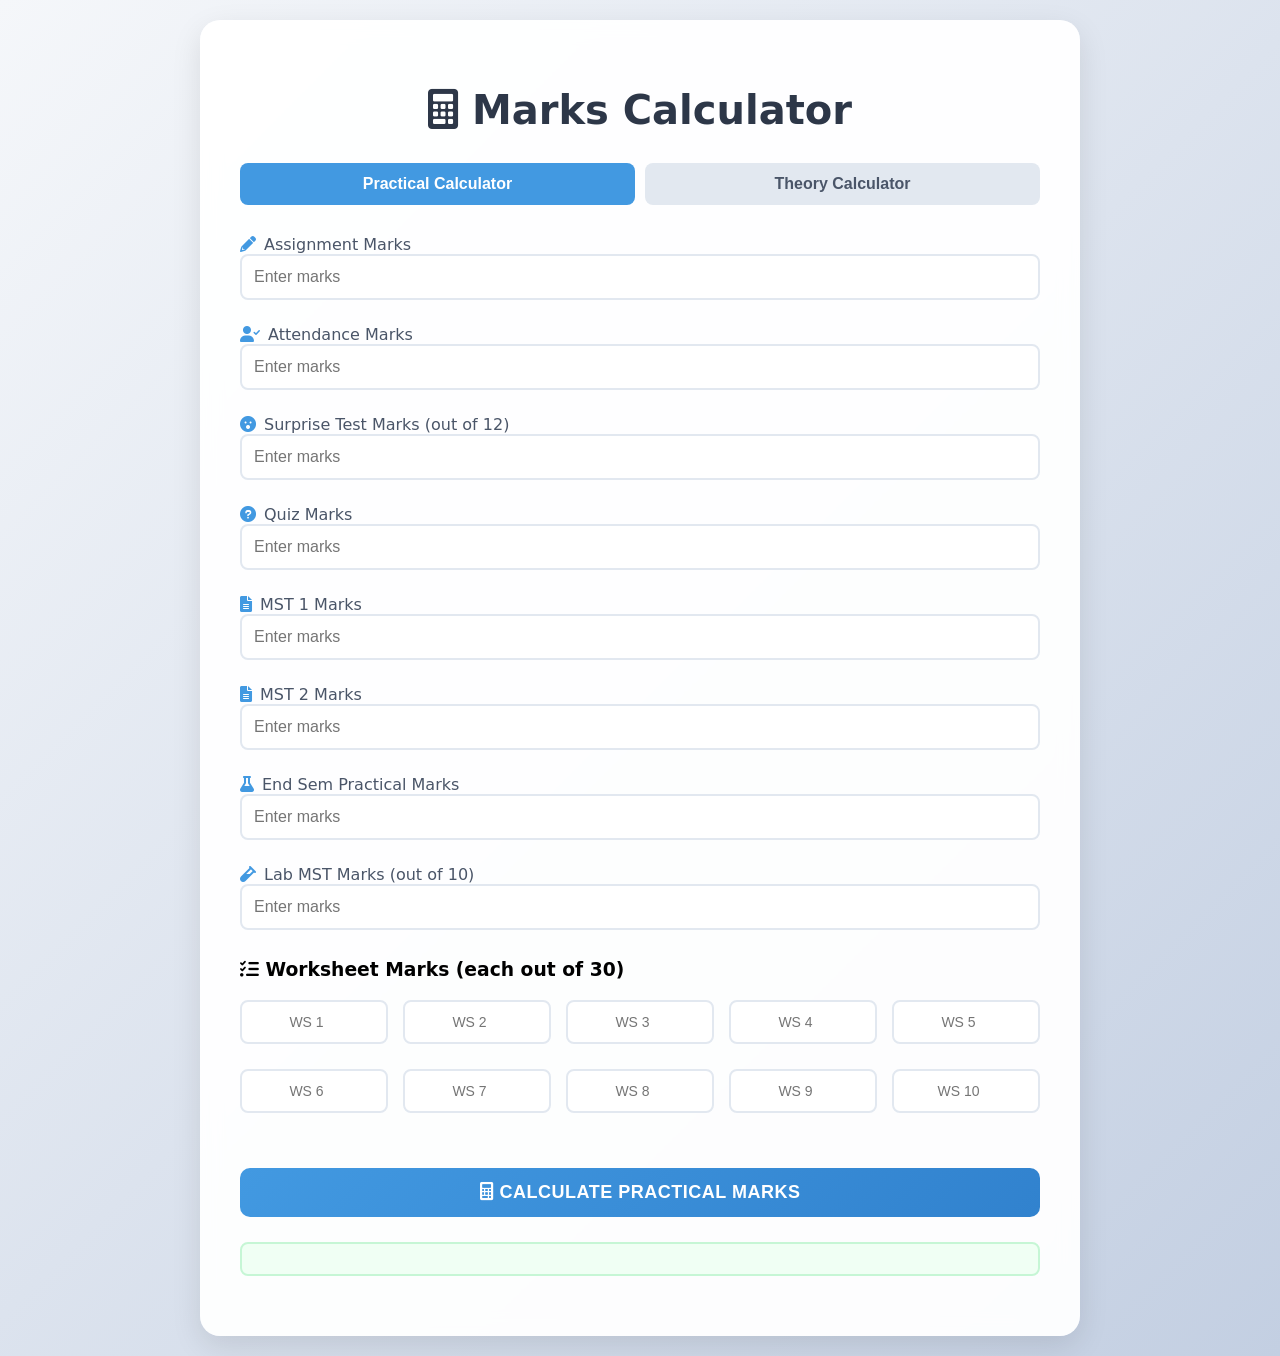
==== index.html @ 4bbc92cb "ok" ====
<!DOCTYPE html>
<html lang="en">
<head>
    <meta charset="UTF-8">
    <meta name="viewport" content="width=device-width, initial-scale=1.0">
    <title>Marks Calculator</title>
    <link rel="stylesheet" href="app.css">
    <link rel="stylesheet" href="https://cdnjs.cloudflare.com/ajax/libs/font-awesome/6.0.0/css/all.min.css">
</head>
<body>
    <div class="container">
        <h1><i class="fas fa-calculator"></i> Marks Calculator</h1>
        
        <div class="tabs">
            <button class="tab-btn active" onclick="openTab('practical')">Practical Calculator</button>
            <button class="tab-btn" onclick="openTab('theory')">Theory Calculator</button>
        </div>

        <div id="practical" class="tab-content active">
            <form id="practicalForm">
                <div class="input-group">
                    <label><i class="fas fa-pencil-alt"></i> Assignment Marks</label>
                    <input type="number" step="any" id="assignment" placeholder="Enter marks">
                </div>

                <div class="input-group">
                    <label><i class="fas fa-user-check"></i> Attendance Marks</label>
                    <input type="number" step="any" id="attendance" placeholder="Enter marks">
                </div>

                <div class="input-group">
                    <label><i class="fas fa-surprise"></i> Surprise Test Marks (out of 12)</label>
                    <input type="number" step="any" id="surpriseTest" placeholder="Enter marks">
                </div>

                <div class="input-group">
                    <label><i class="fas fa-question-circle"></i> Quiz Marks</label>
                    <input type="number" step="any" id="quiz" placeholder="Enter marks">
                </div>

                <div class="input-group">
                    <label><i class="fas fa-file-alt"></i> MST 1 Marks</label>
                    <input type="number" step="any" id="mst1" placeholder="Enter marks">
                </div>

                <div class="input-group">
                    <label><i class="fas fa-file-alt"></i> MST 2 Marks</label>
                    <input type="number" step="any" id="mst2" placeholder="Enter marks">
                </div>

                <div class="input-group">
                    <label><i class="fas fa-flask"></i> End Sem Practical Marks</label>
                    <input type="number" step="any" id="end" placeholder="Enter marks">
                </div>

                <div class="input-group">
                    <label><i class="fas fa-vial"></i> Lab MST Marks (out of 10)</label>
                    <input type="number" step="any" id="labmst" placeholder="Enter marks">
                </div>

                <h3><i class="fas fa-tasks"></i> Worksheet Marks (each out of 30)</h3>
                <div class="worksheet-grid">
                    <input type="number" step="any" id="ws1" placeholder="WS 1">
                    <input type="number" step="any" id="ws2" placeholder="WS 2">
                    <input type="number" step="any" id="ws3" placeholder="WS 3">
                    <input type="number" step="any" id="ws4" placeholder="WS 4">
                    <input type="number" step="any" id="ws5" placeholder="WS 5">
                    <input type="number" step="any" id="ws6" placeholder="WS 6">
                    <input type="number" step="any" id="ws7" placeholder="WS 7">
                    <input type="number" step="any" id="ws8" placeholder="WS 8">
                    <input type="number" step="any" id="ws9" placeholder="WS 9">
                    <input type="number" step="any" id="ws10" placeholder="WS 10">
                </div>

                <button type="button" onclick="calculatePracticalMarks()">
                    <i class="fas fa-calculator"></i> Calculate Practical Marks
                </button>
                <p id="practicalResult"></p>
            </form>
        </div>

        <div id="theory" class="tab-content">
            <form id="theoryForm">
                <div class="input-group">
                    <label><i class="fas fa-pencil-alt"></i> Assignment Marks (out of 10)</label>
                    <input type="number" id="theoryAssignment" min="0" max="10" step="0.5" required>
                </div>

                <div class="input-group">
                    <label><i class="fas fa-user-check"></i> Attendance Marks (out of 2)</label>
                    <input type="number" id="theoryAttendance" min="0" max="2" step="0.5" required>
                </div>

                <div class="input-group">
                    <label><i class="fas fa-file-alt"></i> MST-1 Marks (out of 20)</label>
                    <input type="number" id="theoryMst1" min="0" max="20" step="0.5" required>
                </div>

                <div class="input-group">
                    <label><i class="fas fa-file-alt"></i> MST-2 Marks (out of 20)</label>
                    <input type="number" id="theoryMst2" min="0" max="20" step="0.5" required>
                </div>

                <div class="input-group">
                    <label><i class="fas fa-question-circle"></i> Quiz Marks (out of 4)</label>
                    <input type="number" id="theoryQuiz" min="0" max="4" step="0.5" required>
                </div>

                <div class="input-group">
                    <label><i class="fas fa-surprise"></i> Surprise Test Marks (out of 12)</label>
                    <input type="number" id="theorySurpriseTest" min="0" max="12" step="0.5" required>
                </div>

                <button type="button" onclick="calculateTheoryMarks()">
                    <i class="fas fa-calculator"></i> Calculate Theory Marks
                </button>
                <p id="theoryResult"></p>
            </form>
        </div>
    </div>

    <script>
        function openTab(tabName) {
            // Hide all tab contents
            const tabContents = document.getElementsByClassName("tab-content");
            for (let content of tabContents) {
                content.classList.remove("active");
            }

            // Remove active class from all buttons
            const tabButtons = document.getElementsByClassName("tab-btn");
            for (let button of tabButtons) {
                button.classList.remove("active");
            }

            // Show the selected tab content and activate the button
            document.getElementById(tabName).classList.add("active");
            event.currentTarget.classList.add("active");
        }

        function calculatePracticalMarks() {
            const get = id => parseFloat(document.getElementById(id).value) || 0;

            // Get all input values
            const assignment = get("assignment");
            const attendance = get("attendance");
            const surpriseTest = get("surpriseTest");
            const quiz = get("quiz");
            const mst1 = get("mst1");
            const mst2 = get("mst2");
            const end = get("end");
            const labmst = get("labmst");

            // Get worksheet marks
            const ws1 = get("ws1");
            const ws2 = get("ws2");
            const ws3 = get("ws3");
            const ws4 = get("ws4");
            const ws5 = get("ws5");
            const ws6 = get("ws6");
            const ws7 = get("ws7");
            const ws8 = get("ws8");
            const ws9 = get("ws9");
            const ws10 = get("ws10");

            // Calculate surprise test marks (s)
            const s = (surpriseTest / 12) * 4;

            // Calculate lab MST marks (n)
            const n = (labmst / 10) * 15;

            // Calculate worksheet total
            const worksheet = ((ws1 + ws2 + ws3 + ws4 + ws5 + ws6 + ws7 + ws8 + ws9 + ws10) / 300) * 45;

            // Calculate MST average
            const m = (mst1 + mst2) / 2;

            // Calculate total internal marks
            const total = ((assignment + quiz + m + attendance + s + worksheet + end + n) / 140) * 70;

            const resultElement = document.getElementById("practicalResult");
            resultElement.innerHTML = `<i class="fas fa-chart-line"></i> Your Internal Marks = ${total.toFixed(2)}`;
        }

        function calculateTheoryMarks() {
            // Get all input values
            const assignment = parseFloat(document.getElementById('theoryAssignment').value) || 0;
            const attendance = parseFloat(document.getElementById('theoryAttendance').value) || 0;
            const mst1 = parseFloat(document.getElementById('theoryMst1').value) || 0;
            const mst2 = parseFloat(document.getElementById('theoryMst2').value) || 0;
            const quiz = parseFloat(document.getElementById('theoryQuiz').value) || 0;
            const surpriseTest = parseFloat(document.getElementById('theorySurpriseTest').value) || 0;

            // Validate inputs
            if (assignment > 10 || attendance > 2 || mst1 > 20 || mst2 > 20 || quiz > 4 || surpriseTest > 12) {
                document.getElementById("theoryResult").innerHTML = 'Please enter valid marks within the specified ranges.';
                return;
            }

            // Calculate total marks
            const totalMarks = assignment + attendance + mst1 + mst2 + quiz + surpriseTest;
            const finalScore = (totalMarks / 68) * 40;

            // Display result
            const resultText = `
             
                Final Score (out of 40): ${finalScore.toFixed(2)}
            `;
            document.getElementById("theoryResult").innerHTML = resultText;
        }
    </script>
</body>
</html>
   <!-- new piont taken -->
    <!-- new pointt -->
---- app.css ----
body {
    font-family: 'Segoe UI', system-ui, -apple-system, sans-serif;
    background: linear-gradient(135deg, #f5f7fa 0%, #c3cfe2 100%);
    margin: 0;
    padding: 20px;
    min-height: 100vh;
    display: flex;
    align-items: center;
    justify-content: center;
}

.container {
    max-width: 800px;
    background: rgba(255, 255, 255, 0.95);
    margin: auto;
    padding: 40px;
    border-radius: 20px;
    box-shadow: 0 10px 30px rgba(0, 0, 0, 0.1);
    backdrop-filter: blur(10px);
}

h1 {
    text-align: center;
    color: #2d3748;
    margin-bottom: 30px;
    font-size: 2.5em;
    font-weight: 600;
}

.tabs {
    display: flex;
    gap: 10px;
    margin-bottom: 30px;
}

.tab-btn {
    flex: 1;
    padding: 12px;
    background: #e2e8f0;
    border: none;
    color: #4a5568;
    font-size: 16px;
    font-weight: 600;
    border-radius: 8px;
    cursor: pointer;
    transition: all 0.3s ease;
}

.tab-btn:hover {
    background: #cbd5e0;
}

.tab-btn.active {
    background: #4299e1;
    color: white;
}

.tab-content {
    display: none;
}

.tab-content.active {
    display: block;
}

.input-group {
    margin-bottom: 15px;
}

.input-group label {
    display: flex;
    align-items: center;
    gap: 8px;
    color: #4a5568;
    font-weight: 500;
}

.input-group label i {
    color: #4299e1;
}

input[type="number"] {
    width: 100%;
    padding: 12px;
    box-sizing: border-box;
    margin-bottom: 10px;
    border: 2px solid #e2e8f0;
    border-radius: 8px;
    font-size: 16px;
    transition: all 0.3s ease;
}

input[type="number"]:focus {
    outline: none;
    border-color: #4299e1;
    box-shadow: 0 0 0 3px rgba(66, 153, 225, 0.2);
}

.worksheet-grid {
    display: grid;
    grid-template-columns: repeat(5, 1fr);
    gap: 15px;
    margin: 20px 0;
}

.worksheet-grid input {
    text-align: center;
    font-size: 14px;
}

button[type="button"] {
    width: 100%;
    padding: 14px;
    background: linear-gradient(135deg, #4299e1 0%, #3182ce 100%);
    border: none;
    color: white;
    font-size: 18px;
    font-weight: 600;
    margin-top: 25px;
    border-radius: 10px;
    cursor: pointer;
    transition: all 0.3s ease;
    text-transform: uppercase;
    letter-spacing: 0.5px;
}

button[type="button"]:hover {
    background: linear-gradient(135deg, #3182ce 0%, #2b6cb0 100%);
    transform: translateY(-2px);
    box-shadow: 0 5px 15px rgba(66, 153, 225, 0.3);
}

button[type="button"]:active {
    transform: translateY(0);
}

#practicalResult, #theoryResult {
    margin-top: 25px;
    font-weight: 600;
    text-align: center;
    font-size: 20px;
    color: #2f855a;
    padding: 15px;
    background: #f0fff4;
    border-radius: 8px;
    border: 2px solid #c6f6d5;
}

@media (max-width: 768px) {
    .container {
        padding: 20px;
        margin: 10px;
    }
    
    .worksheet-grid {
        grid-template-columns: repeat(2, 1fr);
    }
    
    .tabs {
        flex-direction: column;
    }
    
    h1 {
        font-size: 2em;
    }
}
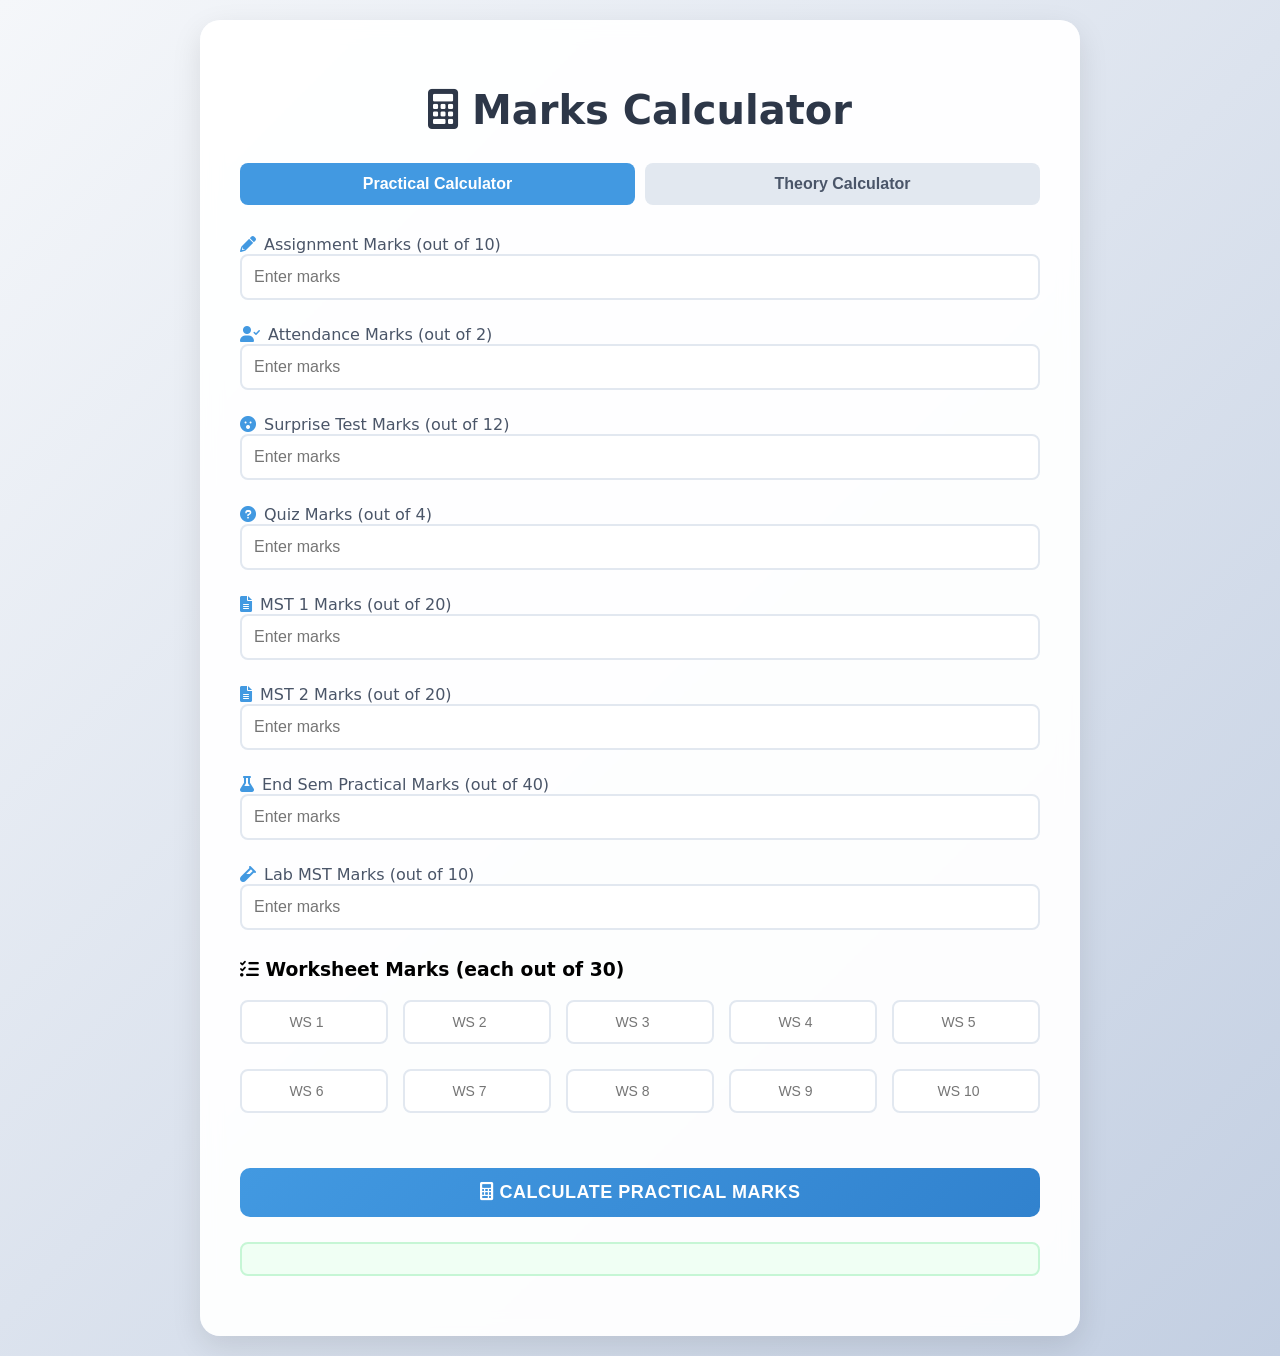
==== commit 0f2c8aed: "ok" ====
--- a/index.html
+++ b/index.html
@@ -4,7 +4,7 @@
     <meta charset="UTF-8">
     <meta name="viewport" content="width=device-width, initial-scale=1.0">
     <title>Marks Calculator</title>
-    <link rel="stylesheet" href="app.css">
+    <link rel="stylesheet" href="style.css">
     <link rel="stylesheet" href="https://cdnjs.cloudflare.com/ajax/libs/font-awesome/6.0.0/css/all.min.css">
 </head>
 <body>
@@ -19,12 +19,12 @@
         <div id="practical" class="tab-content active">
             <form id="practicalForm">
                 <div class="input-group">
-                    <label><i class="fas fa-pencil-alt"></i> Assignment Marks</label>
+                    <label><i class="fas fa-pencil-alt"></i> Assignment Marks (out of 10)</label>
                     <input type="number" step="any" id="assignment" placeholder="Enter marks">
                 </div>
 
                 <div class="input-group">
-                    <label><i class="fas fa-user-check"></i> Attendance Marks</label>
+                    <label><i class="fas fa-user-check"></i> Attendance Marks (out of 2)</label>
                     <input type="number" step="any" id="attendance" placeholder="Enter marks">
                 </div>
 
@@ -34,22 +34,22 @@
                 </div>
 
                 <div class="input-group">
-                    <label><i class="fas fa-question-circle"></i> Quiz Marks</label>
+                    <label><i class="fas fa-question-circle"></i> Quiz Marks (out of 4)</label>
                     <input type="number" step="any" id="quiz" placeholder="Enter marks">
                 </div>
 
                 <div class="input-group">
-                    <label><i class="fas fa-file-alt"></i> MST 1 Marks</label>
+                    <label><i class="fas fa-file-alt"></i> MST 1 Marks (out of 20)</label>
                     <input type="number" step="any" id="mst1" placeholder="Enter marks">
                 </div>
 
                 <div class="input-group">
-                    <label><i class="fas fa-file-alt"></i> MST 2 Marks</label>
+                    <label><i class="fas fa-file-alt"></i> MST 2 Marks (out of 20)</label>
                     <input type="number" step="any" id="mst2" placeholder="Enter marks">
                 </div>
 
                 <div class="input-group">
-                    <label><i class="fas fa-flask"></i> End Sem Practical Marks</label>
+                    <label><i class="fas fa-flask"></i> End Sem Practical Marks (out of 40)</label>
                     <input type="number" step="any" id="end" placeholder="Enter marks">
                 </div>
 
@@ -212,4 +212,6 @@
 </body>
 </html>
    <!-- new piont taken -->
-    <!-- new pointt -->+    <!-- new pointt -->
+     <!-- hjikughui -->
+      <!-- bgghjghgfgh -->
--- a/style.css
+++ b/style.css
@@ -0,0 +1,167 @@
+body {
+    font-family: 'Segoe UI', system-ui, -apple-system, sans-serif;
+    background: linear-gradient(135deg, #f5f7fa 0%, #c3cfe2 100%);
+    margin: 0;
+    padding: 20px;
+    min-height: 100vh;
+    display: flex;
+    align-items: center;
+    justify-content: center;
+}
+
+.container {
+    max-width: 800px;
+    background: rgba(255, 255, 255, 0.95);
+    margin: auto;
+    padding: 40px;
+    border-radius: 20px;
+    box-shadow: 0 10px 30px rgba(0, 0, 0, 0.1);
+    backdrop-filter: blur(10px);
+}
+
+h1 {
+    text-align: center;
+    color: #2d3748;
+    margin-bottom: 30px;
+    font-size: 2.5em;
+    font-weight: 600;
+}
+
+.tabs {
+    display: flex;
+    gap: 10px;
+    margin-bottom: 30px;
+}
+
+.tab-btn {
+    flex: 1;
+    padding: 12px;
+    background: #e2e8f0;
+    border: none;
+    color: #4a5568;
+    font-size: 16px;
+    font-weight: 600;
+    border-radius: 8px;
+    cursor: pointer;
+    transition: all 0.3s ease;
+}
+
+.tab-btn:hover {
+    background: #cbd5e0;
+}
+
+.tab-btn.active {
+    background: #4299e1;
+    color: white;
+}
+
+.tab-content {
+    display: none;
+}
+
+.tab-content.active {
+    display: block;
+}
+
+.input-group {
+    margin-bottom: 15px;
+}
+
+.input-group label {
+    display: flex;
+    align-items: center;
+    gap: 8px;
+    color: #4a5568;
+    font-weight: 500;
+}
+
+.input-group label i {
+    color: #4299e1;
+}
+
+input[type="number"] {
+    width: 100%;
+    padding: 12px;
+    box-sizing: border-box;
+    margin-bottom: 10px;
+    border: 2px solid #e2e8f0;
+    border-radius: 8px;
+    font-size: 16px;
+    transition: all 0.3s ease;
+}
+
+input[type="number"]:focus {
+    outline: none;
+    border-color: #4299e1;
+    box-shadow: 0 0 0 3px rgba(66, 153, 225, 0.2);
+}
+
+.worksheet-grid {
+    display: grid;
+    grid-template-columns: repeat(5, 1fr);
+    gap: 15px;
+    margin: 20px 0;
+}
+
+.worksheet-grid input {
+    text-align: center;
+    font-size: 14px;
+}
+
+button[type="button"] {
+    width: 100%;
+    padding: 14px;
+    background: linear-gradient(135deg, #4299e1 0%, #3182ce 100%);
+    border: none;
+    color: white;
+    font-size: 18px;
+    font-weight: 600;
+    margin-top: 25px;
+    border-radius: 10px;
+    cursor: pointer;
+    transition: all 0.3s ease;
+    text-transform: uppercase;
+    letter-spacing: 0.5px;
+}
+
+button[type="button"]:hover {
+    background: linear-gradient(135deg, #3182ce 0%, #2b6cb0 100%);
+    transform: translateY(-2px);
+    box-shadow: 0 5px 15px rgba(66, 153, 225, 0.3);
+}
+
+button[type="button"]:active {
+    transform: translateY(0);
+}
+
+#practicalResult, #theoryResult {
+    margin-top: 25px;
+    font-weight: 600;
+    text-align: center;
+    font-size: 20px;
+    color: #2f855a;
+    padding: 15px;
+    background: #f0fff4;
+    border-radius: 8px;
+    border: 2px solid #c6f6d5;
+}
+
+@media (max-width: 768px) {
+    .container {
+        padding: 20px;
+        margin: 10px;
+    }
+    
+    .worksheet-grid {
+        grid-template-columns: repeat(2, 1fr);
+    }
+    
+    .tabs {
+        flex-direction: column;
+    }
+    
+    h1 {
+        font-size: 2em;
+    }
+}
+  
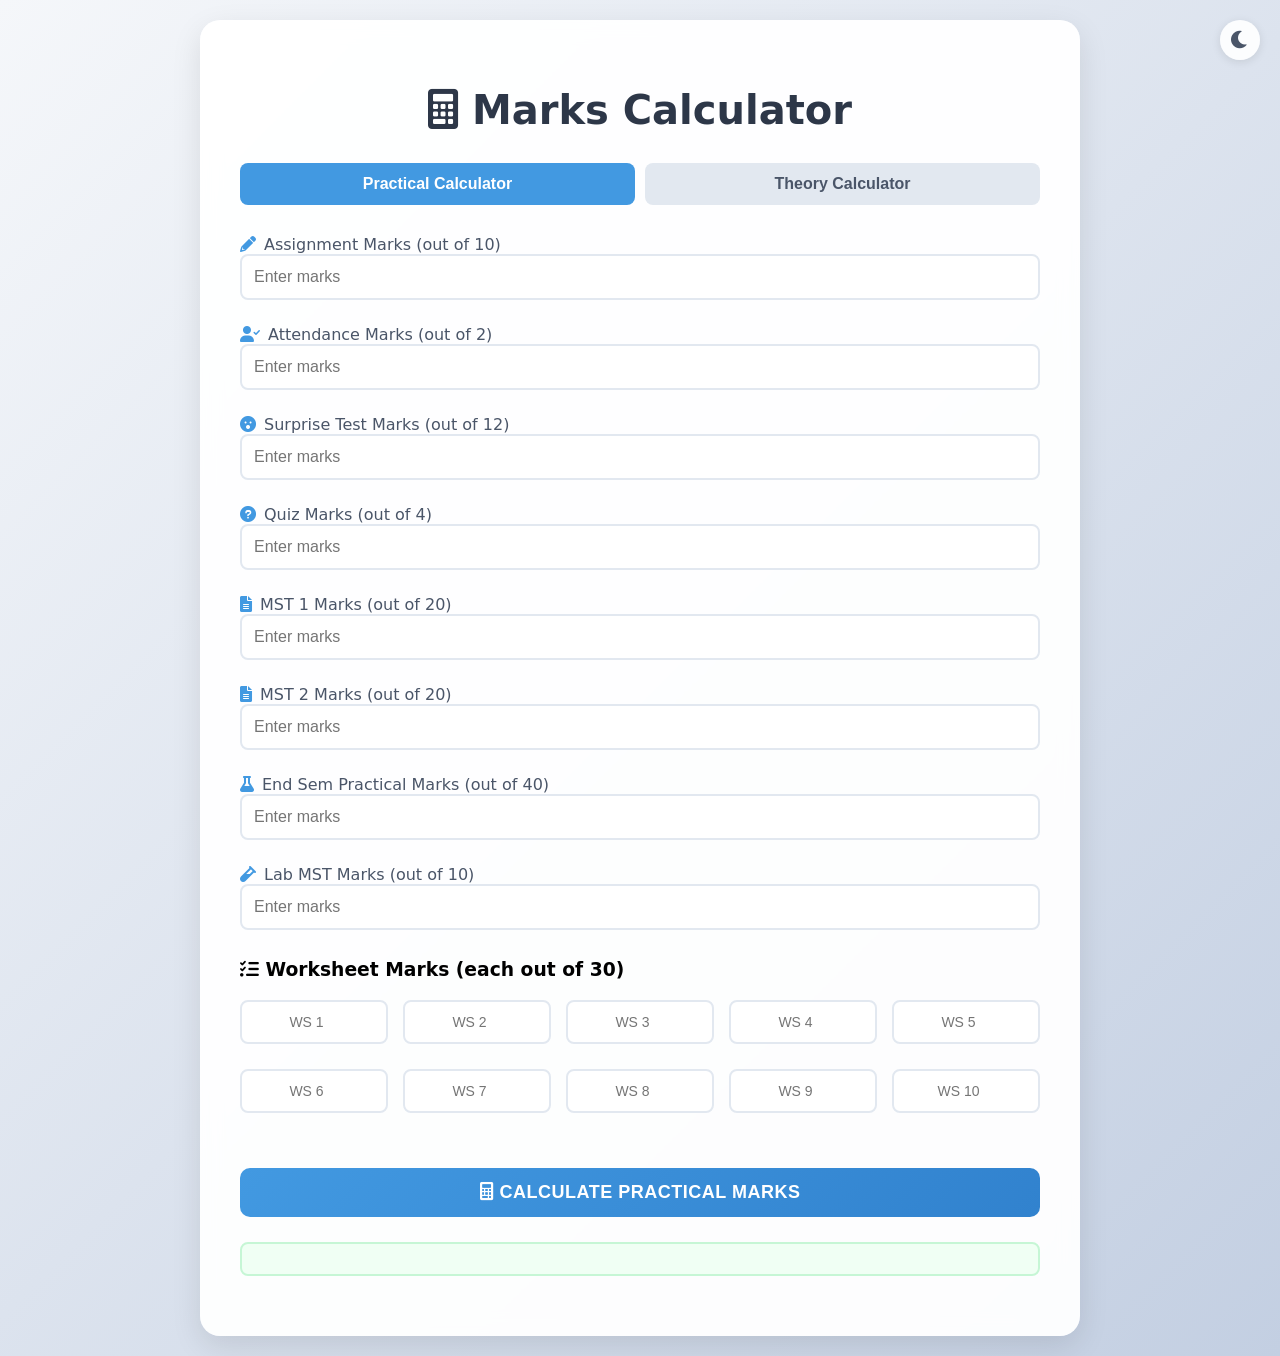
==== commit dd8837a3: "ok" ====
--- a/index.html
+++ b/index.html
@@ -8,6 +8,11 @@
     <link rel="stylesheet" href="https://cdnjs.cloudflare.com/ajax/libs/font-awesome/6.0.0/css/all.min.css">
 </head>
 <body>
+    <div class="theme-toggle">
+        <button id="themeToggle" onclick="toggleTheme()">
+            <i class="fas fa-moon"></i>
+        </button>
+    </div>
     <div class="container">
         <h1><i class="fas fa-calculator"></i> Marks Calculator</h1>
         
@@ -120,6 +125,20 @@
     </div>
 
     <script>
+        function toggleTheme() {
+            document.body.classList.toggle('dark-theme');
+            const themeToggle = document.getElementById('themeToggle');
+            const icon = themeToggle.querySelector('i');
+            
+            if (document.body.classList.contains('dark-theme')) {
+                icon.classList.remove('fa-moon');
+                icon.classList.add('fa-sun');
+            } else {
+                icon.classList.remove('fa-sun');
+                icon.classList.add('fa-moon');
+            }
+        }
+
         function openTab(tabName) {
             // Hide all tab contents
             const tabContents = document.getElementsByClassName("tab-content");
--- a/style.css
+++ b/style.css
@@ -164,4 +164,90 @@
         font-size: 2em;
     }
 }
+
+.theme-toggle {
+    position: fixed;
+    top: 20px;
+    right: 20px;
+    z-index: 1000;
+}
+
+.theme-toggle button {
+    background: rgba(255, 255, 255, 0.9);
+    border: none;
+    border-radius: 50%;
+    width: 40px;
+    height: 40px;
+    cursor: pointer;
+    display: flex;
+    align-items: center;
+    justify-content: center;
+    font-size: 20px;
+    color: #4a5568;
+    box-shadow: 0 2px 10px rgba(0, 0, 0, 0.1);
+    transition: all 0.3s ease;
+}
+
+.theme-toggle button:hover {
+    transform: scale(1.1);
+    background: rgba(255, 255, 255, 1);
+}
+
+/* Dark Theme Styles */
+body.dark-theme {
+    background: linear-gradient(135deg, #1a202c 0%, #2d3748 100%);
+}
+
+body.dark-theme .container {
+    background: rgba(26, 32, 44, 0.95);
+    box-shadow: 0 10px 30px rgba(0, 0, 0, 0.3);
+}
+
+body.dark-theme h1 {
+    color: #e2e8f0;
+}
+
+body.dark-theme .tab-btn {
+    background: rgba(45, 55, 72, 0.9);
+    color: #e2e8f0;
+}
+
+body.dark-theme .tab-btn:hover {
+    background: rgba(55, 65, 82, 0.9);
+}
+
+body.dark-theme .tab-btn.active {
+    background: linear-gradient(135deg, #4299e1 0%, #3182ce 100%);
+}
+
+body.dark-theme .input-group label {
+    color: #e2e8f0;
+}
+
+body.dark-theme input[type="number"] {
+    background: rgba(45, 55, 72, 0.9);
+    border-color: rgba(74, 85, 104, 0.5);
+    color: #e2e8f0;
+}
+
+body.dark-theme input[type="number"]:focus {
+    border-color: #4299e1;
+    box-shadow: 0 0 0 3px rgba(66, 153, 225, 0.2);
+}
+
+body.dark-theme input[type="number"]::placeholder {
+    color: #a0aec0;
+}
+
+body.dark-theme #practicalResult,
+body.dark-theme #theoryResult {
+    background: rgba(72, 187, 120, 0.1);
+    border-color: rgba(72, 187, 120, 0.3);
+    color: #9ae6b4;
+}
+
+body.dark-theme .theme-toggle button {
+    background: rgba(45, 55, 72, 0.9);
+    color: #e2e8f0;
+}
   
